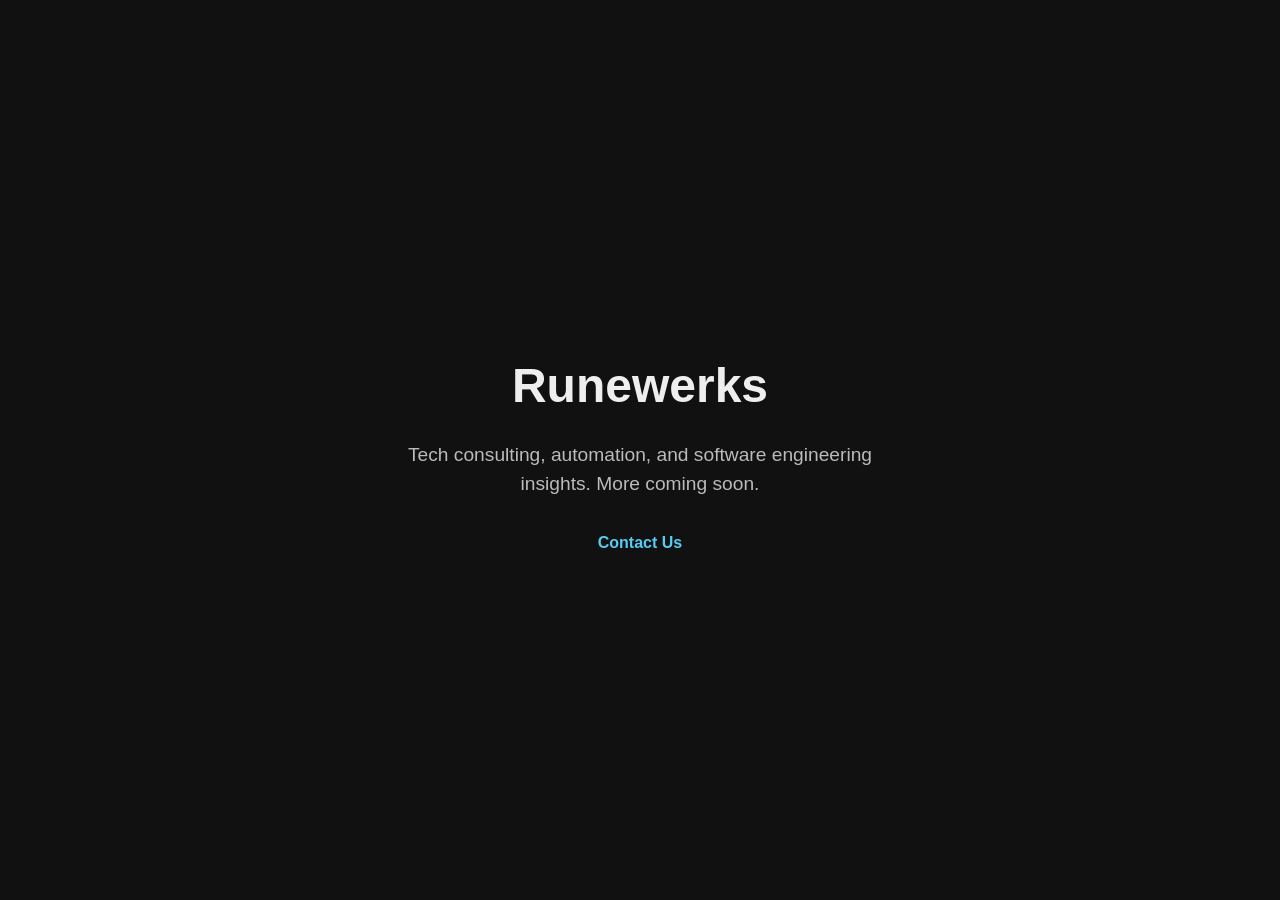
==== index.html @ d5a560cb "Create index.html initial static page to intro Runewerks" ====
<!-- index.html -->
<!DOCTYPE html>
<html lang="en">
<head>
  <meta charset="UTF-8">
  <title>Runewerks</title>
  <meta name="viewport" content="width=device-width, initial-scale=1.0">
  <style>
    body {
      font-family: 'Segoe UI', sans-serif;
      background-color: #111;
      color: #eee;
      margin: 0;
      padding: 0;
      display: flex;
      height: 100vh;
      justify-content: center;
      align-items: center;
      text-align: center;
      flex-direction: column;
    }
    h1 {
      font-size: 3em;
      margin: 0.2em 0;
    }
    p {
      max-width: 500px;
      line-height: 1.5;
      font-size: 1.2em;
      color: #bbb;
    }
    a {
      color: #56ccf2;
      text-decoration: none;
      margin-top: 1em;
      font-weight: bold;
    }
  </style>
</head>
<body>
  <h1>Runewerks</h1>
  <p>Tech consulting, automation, and software engineering insights. More coming soon.</p>
  <a href="mailto:jasonheger@comcast.net">Contact Us</a>
</body>
</html>
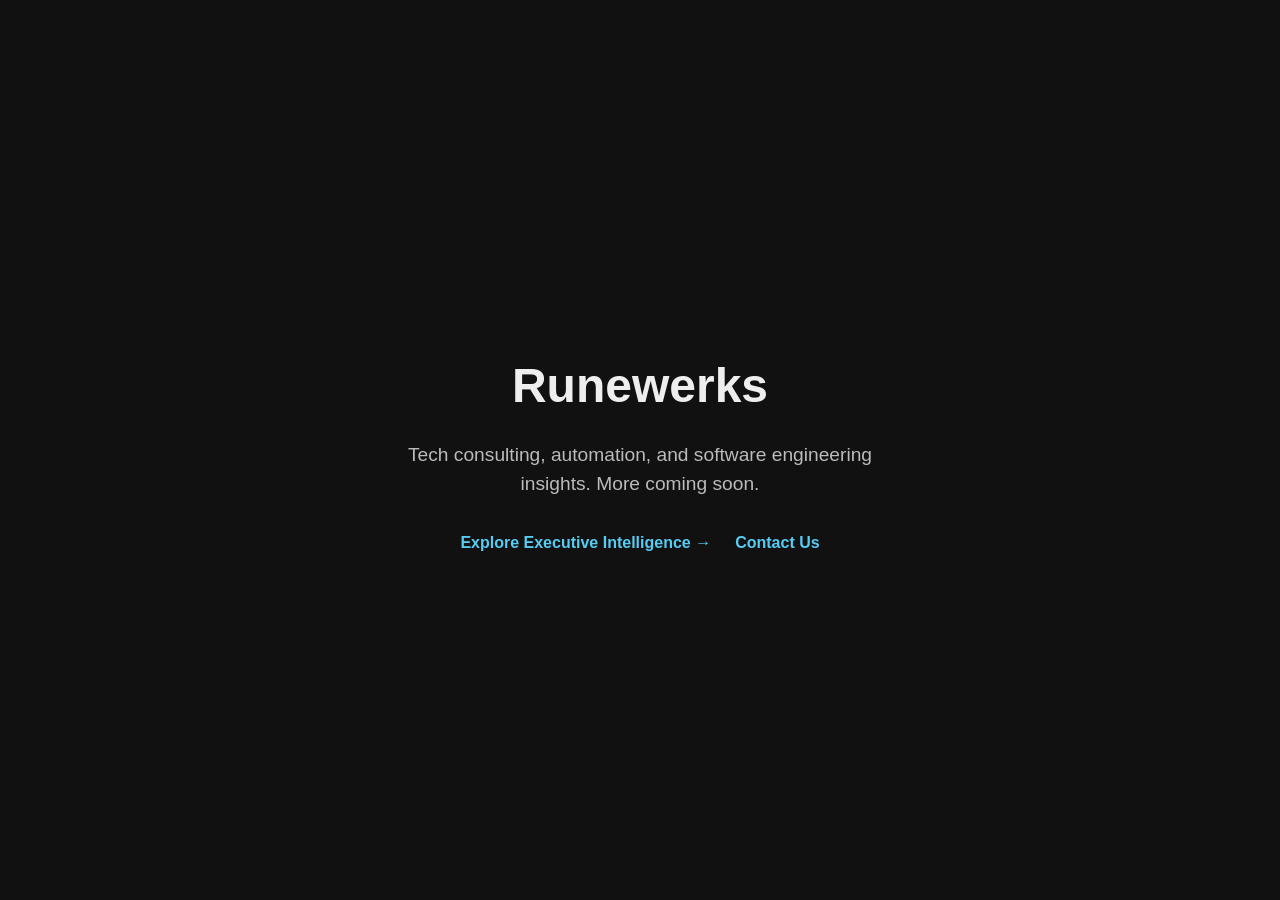
==== commit 753b948f: "Add Executive Intelligence teaser page" ====
--- a/index.html
+++ b/index.html
@@ -35,11 +35,20 @@
       margin-top: 1em;
       font-weight: bold;
     }
+    .links {
+      display: flex;
+      flex-wrap: wrap;
+      justify-content: center;
+      gap: 1.5em;
+    }
   </style>
 </head>
 <body>
   <h1>Runewerks</h1>
   <p>Tech consulting, automation, and software engineering insights. More coming soon.</p>
-  <a href="mailto:jasonheger@comcast.net">Contact Us</a>
+  <div class="links">
+    <a href="executive-intelligence.html">Explore Executive Intelligence →</a>
+    <a href="contact.html">Contact Us</a>
+  </div>
 </body>
 </html>
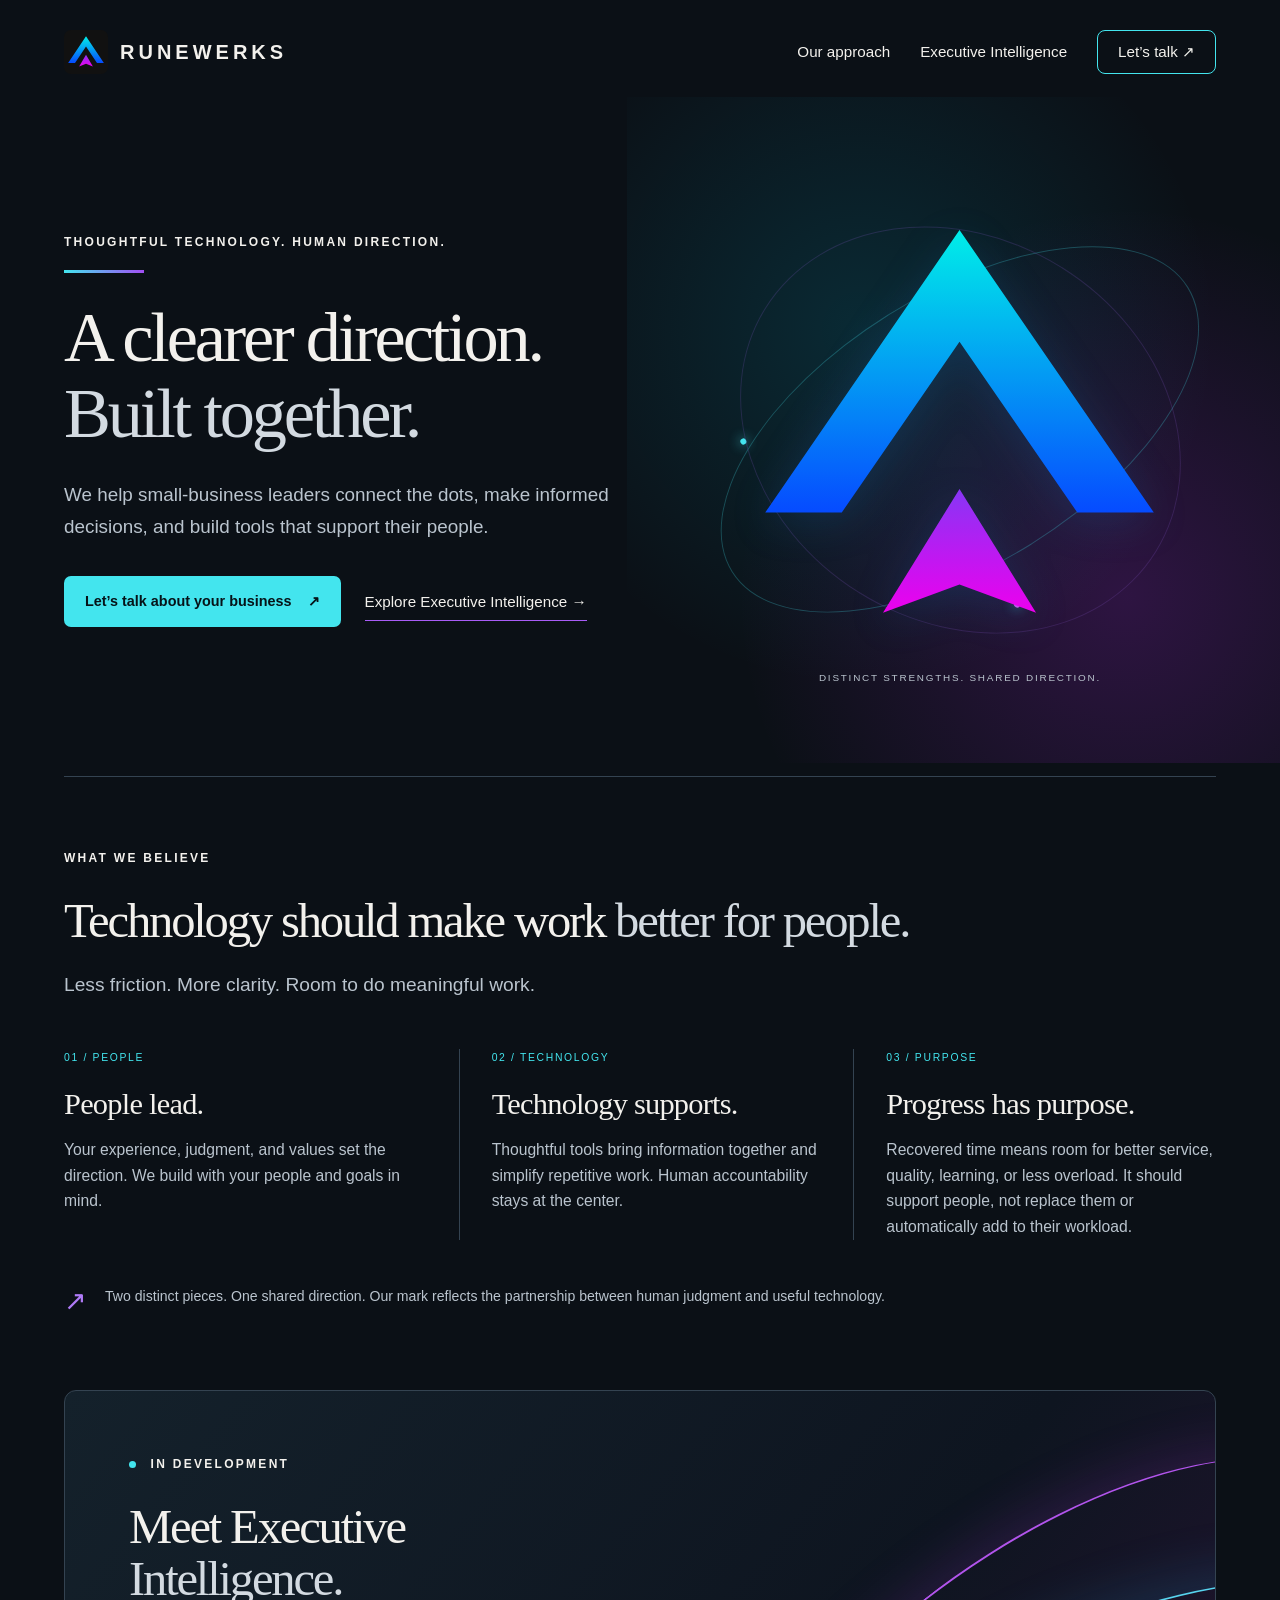
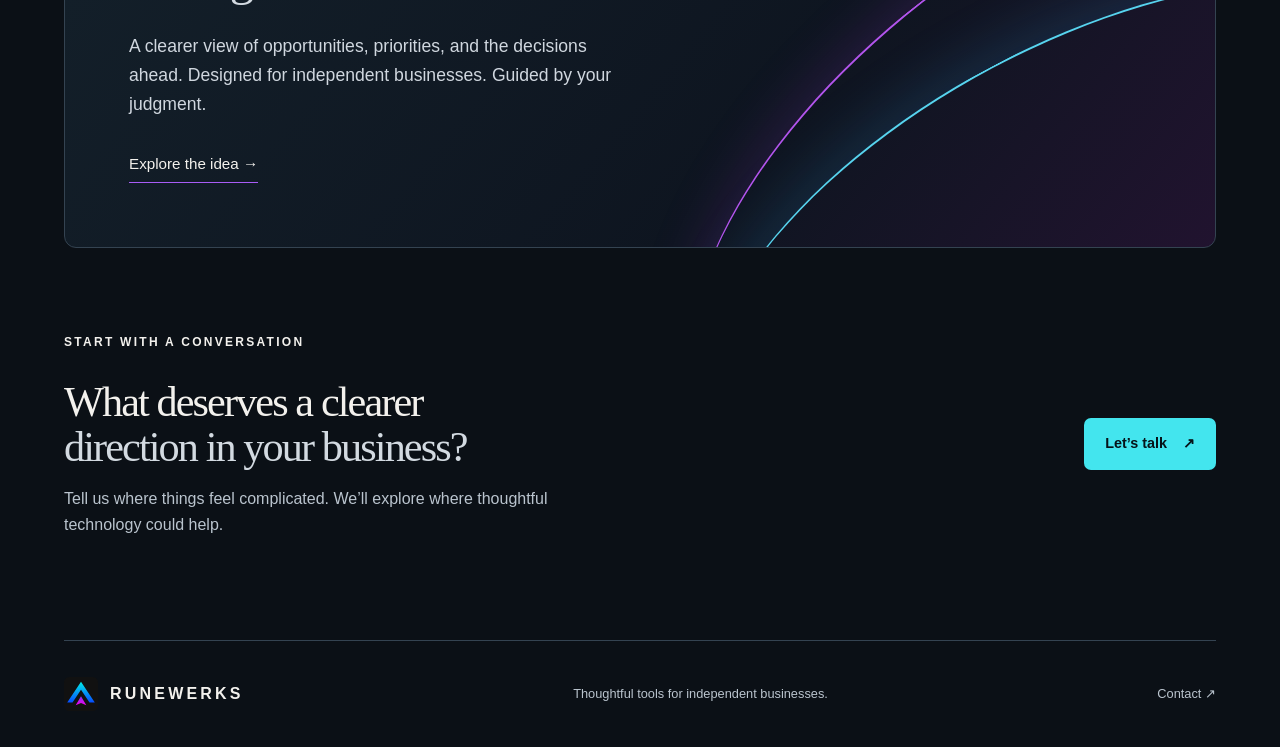
==== commit 75ab79ea: "Replace placeholder with people-first Runewerks landing page" ====
--- a/index.html
+++ b/index.html
@@ -1,54 +1,57 @@
-<!-- index.html -->
 <!DOCTYPE html>
 <html lang="en">
 <head>
   <meta charset="UTF-8">
-  <title>Runewerks</title>
-  <meta name="viewport" content="width=device-width, initial-scale=1.0">
-  <style>
-    body {
-      font-family: 'Segoe UI', sans-serif;
-      background-color: #111;
-      color: #eee;
-      margin: 0;
-      padding: 0;
-      display: flex;
-      height: 100vh;
-      justify-content: center;
-      align-items: center;
-      text-align: center;
-      flex-direction: column;
-    }
-    h1 {
-      font-size: 3em;
-      margin: 0.2em 0;
-    }
-    p {
-      max-width: 500px;
-      line-height: 1.5;
-      font-size: 1.2em;
-      color: #bbb;
-    }
-    a {
-      color: #56ccf2;
-      text-decoration: none;
-      margin-top: 1em;
-      font-weight: bold;
-    }
-    .links {
-      display: flex;
-      flex-wrap: wrap;
-      justify-content: center;
-      gap: 1.5em;
-    }
-  </style>
+  <meta name="viewport" content="width=device-width, initial-scale=1">
+  <title>Runewerks | A clearer direction. Built together.</title>
+  <meta name="description" content="Thoughtful technology for independent businesses. Runewerks brings human judgment, software engineering, and useful automation together.">
+  <meta name="theme-color" content="#0b1016">
+  <link rel="icon" type="image/svg+xml" sizes="any" href="/favicon.svg">
+  <link rel="stylesheet" href="css/home.css">
 </head>
 <body>
-  <h1>Runewerks</h1>
-  <p>Tech consulting, automation, and software engineering insights. More coming soon.</p>
-  <div class="links">
-    <a href="executive-intelligence.html">Explore Executive Intelligence →</a>
-    <a href="contact.html">Contact Us</a>
+  <a class="skip-link" href="#main">Skip to content</a>
+  <div class="shell">
+    <header class="header">
+      <a class="wordmark" href="index.html" aria-label="Runewerks home"><img src="favicon.svg" width="44" height="44" alt="">Runewerks</a>
+      <nav aria-label="Main navigation"><a href="#approach">Our approach</a><a href="executive-intelligence.html">Executive Intelligence</a><a class="nav-contact" href="contact.html">Let’s talk <span aria-hidden="true">↗</span></a></nav>
+    </header>
+    <main id="main">
+      <section class="hero" aria-labelledby="hero-title">
+        <div class="hero-copy">
+          <p class="eyebrow">Thoughtful technology. Human direction.</p>
+          <h1 id="hero-title">A clearer direction.<br><em>Built together.</em></h1>
+          <p class="intro">We help small-business leaders connect the dots, make informed decisions, and build tools that support their people.</p>
+          <div class="actions"><a class="button" href="contact.html">Let’s talk about your business <span aria-hidden="true">↗</span></a><a class="text-link" href="executive-intelligence.html">Explore Executive Intelligence <span aria-hidden="true">→</span></a></div>
+        </div>
+        <div class="hero-art" aria-hidden="true">
+          <div class="aura"></div><div class="orbit orbit-one"></div><div class="orbit orbit-two"></div>
+          <svg class="northward" viewBox="0 0 400 430" xmlns="http://www.w3.org/2000/svg">
+            <defs><linearGradient id="direction" x1="200" y1="45" x2="200" y2="285" gradientUnits="userSpaceOnUse"><stop stop-color="#00eee8"/><stop offset="1" stop-color="#064bff"/></linearGradient><linearGradient id="human" x1="200" y1="265" x2="200" y2="370" gradientUnits="userSpaceOnUse"><stop stop-color="#8736f5"/><stop offset="1" stop-color="#ed00ee"/></linearGradient></defs>
+            <path d="M200 45 365 285H300L200 140 100 285H35Z" fill="url(#direction)"/>
+            <path d="M200 265 265 370 200 346 135 370Z" fill="url(#human)"/>
+          </svg>
+          <span class="art-label">Distinct strengths. Shared direction.</span>
+        </div>
+      </section>
+      <section class="approach" id="approach" aria-labelledby="approach-title">
+        <p class="eyebrow">What we believe</p>
+        <h2 id="approach-title">Technology should make work <em>better for people.</em></h2>
+        <p class="section-intro">Less friction. More clarity. Room to do meaningful work.</p>
+        <div class="principles">
+          <article><span class="number">01 / PEOPLE</span><h3>People lead.</h3><p>Your experience, judgment, and values set the direction. We build with your people and goals in mind.</p></article>
+          <article><span class="number">02 / TECHNOLOGY</span><h3>Technology supports.</h3><p>Thoughtful tools bring information together and simplify repetitive work. Human accountability stays at the center.</p></article>
+          <article><span class="number">03 / PURPOSE</span><h3>Progress has purpose.</h3><p>Recovered time means room for better service, quality, learning, or less overload. It should support people, not replace them or automatically add to their workload.</p></article>
+        </div>
+        <p class="brand-note"><span class="note-mark" aria-hidden="true">↗</span> Two distinct pieces. One shared direction. Our mark reflects the partnership between human judgment and useful technology.</p>
+      </section>
+      <section class="product" aria-labelledby="product-title">
+        <div class="product-copy"><p class="eyebrow"><span class="status-dot" aria-hidden="true"></span> In development</p><h2 id="product-title">Meet Executive<br><em>Intelligence.</em></h2><p>A clearer view of opportunities, priorities, and the decisions ahead. Designed for independent businesses. Guided by your judgment.</p><a class="text-link" href="executive-intelligence.html">Explore the idea <span aria-hidden="true">→</span></a></div>
+        <div class="ribbon ribbon-one" aria-hidden="true"></div><div class="ribbon ribbon-two" aria-hidden="true"></div>
+      </section>
+      <section class="closing" aria-labelledby="closing-title"><div><p class="eyebrow">Start with a conversation</p><h2 id="closing-title">What deserves a clearer<br><em>direction in your business?</em></h2><p>Tell us where things feel complicated. We’ll explore where thoughtful technology could help.</p></div><a class="button" href="contact.html">Let’s talk <span aria-hidden="true">↗</span></a></section>
+    </main>
+    <footer><a class="wordmark" href="index.html"><img src="favicon.svg" width="34" height="34" alt="">Runewerks</a><p>Thoughtful tools for independent businesses.</p><a href="contact.html">Contact <span aria-hidden="true">↗</span></a></footer>
   </div>
 </body>
 </html>
--- a/css/home.css
+++ b/css/home.css
@@ -0,0 +1,6 @@
+:root{color-scheme:dark;--bg:#0b1016;--ink:#f3f1ed;--muted:#bac4ce;--cyan:#43e5ee;--line:#344351}
+*{box-sizing:border-box}html{scroll-behavior:smooth;scroll-padding-top:2rem}body{margin:0;background:var(--bg);color:var(--ink);font-family:"Segoe UI",Arial,sans-serif;line-height:1.65}a{color:inherit;text-decoration:none}a:focus-visible{outline:3px solid var(--cyan);outline-offset:7px}a:hover{color:var(--cyan)}.shell{max-width:1440px;margin:auto;padding:0 5%}.skip-link{position:absolute;top:-100px;left:1rem;padding:.7rem 1rem;background:var(--ink);color:var(--bg);z-index:10}.skip-link:focus{top:1rem}.header{display:flex;justify-content:space-between;align-items:center;gap:2rem;padding:30px 0}.wordmark{display:inline-flex;align-items:center;gap:12px;font-size:1.25rem;font-weight:650;letter-spacing:.2em;text-transform:uppercase}.wordmark img{flex-shrink:0}nav{display:flex;align-items:center;gap:30px;font-size:.95rem}.nav-contact{border:1px solid var(--cyan);border-radius:8px;padding:8px 20px}.hero{display:grid;grid-template-columns:1.25fr 1fr;align-items:center;min-height:640px;padding:70px 0 90px;position:relative}.hero-copy{position:relative;z-index:2}.eyebrow{text-transform:uppercase;letter-spacing:.19em;font-size:.75rem;font-weight:650;margin:0 0 26px}.hero .eyebrow:after{content:"";display:block;width:80px;height:3px;margin-top:18px;background:linear-gradient(90deg,var(--cyan),#a24ef3)}h1,h2,h3{font-family:Georgia,"Times New Roman",serif;font-weight:400;line-height:1.08;letter-spacing:-.045em;margin:0}h1{font-size:clamp(3.5rem,5.5vw,5.6rem);position:relative;margin-right:-90px}em{font-style:normal;color:#d3dae1}h2{font-size:clamp(2.3rem,3.8vw,3.8rem)}h3{font-size:1.9rem;letter-spacing:-.025em}.intro{max-width:580px;font-size:1.18rem;color:var(--muted);margin:28px 0 34px}.actions{display:flex;align-items:center;gap:24px;flex-wrap:wrap}.button{display:inline-flex;align-items:center;justify-content:center;gap:16px;background:var(--cyan);color:#061318;padding:14px 21px;border-radius:7px;font-size:.9rem;font-weight:700;transition:background .2s,transform .2s}.button:hover{color:#061318;background:#9df8fc;transform:translateY(-2px)}.text-link{display:inline-block;border-bottom:1px solid #a85cf6;padding:6px 0;font-size:.95rem}.hero-art{position:relative;isolation:isolate;aspect-ratio:1;min-width:0;display:flex;align-items:center;justify-content:center}.northward{width:92%;z-index:1;filter:drop-shadow(0 8px 20px #1674c130)}.aura{position:absolute;inset:-15%;z-index:-1;background:radial-gradient(ellipse at 35% 35%,#00bbdd27,transparent 58%),radial-gradient(ellipse at 75% 75%,#b324e935,transparent 55%)}.orbit{position:absolute;width:105%;height:53%;border:1px solid #42d9e445;border-radius:50%;transform:rotate(-32deg)}.orbit:after{content:"";position:absolute;top:10%;left:14%;width:6px;height:6px;background:var(--cyan);border-radius:50%;box-shadow:0 0 12px var(--cyan)}.orbit-two{width:90%;height:75%;transform:rotate(32deg);border-color:#9360dc30}.orbit-two:after{background:#cb58ed;top:80%;left:80%}.art-label{position:absolute;bottom:0;text-transform:uppercase;letter-spacing:.18em;font-size:.62rem;color:var(--muted)}.approach{border-top:1px solid var(--line);padding:72px 0}.approach h2{max-width:900px}.section-intro{font-size:1.2rem;color:var(--muted);margin:22px 0 48px}.principles{display:grid;grid-template-columns:repeat(3,1fr);gap:32px}.principles article+article{border-left:1px solid var(--line);padding-left:32px}.number{display:block;font-size:.65rem;letter-spacing:.16em;color:var(--cyan);margin-bottom:22px}.principles p{color:var(--muted);font-size:.98rem;margin-bottom:0}.brand-note{display:flex;gap:18px;max-width:850px;margin:45px 0 0;color:var(--muted);font-size:.88rem}.note-mark{font-size:1.7rem;color:#b07bf7;line-height:1.2}.product{position:relative;isolation:isolate;overflow:hidden;border:1px solid var(--line);border-radius:12px;background:linear-gradient(130deg,#14212b,#0e1520 65%,#21132f);padding:64px;min-height:430px}.product-copy{position:relative;z-index:2;max-width:620px}.product p:not(.eyebrow){max-width:490px;font-size:1.1rem;color:#d0d7df;margin:26px 0}.status-dot{display:inline-block;width:7px;height:7px;border-radius:50%;background:var(--cyan);margin-right:9px}.ribbon{position:absolute;z-index:-1;width:850px;height:420px;right:-300px;bottom:-215px;border-radius:50%;border-top:2px solid #57d4ef;transform:rotate(-28deg);box-shadow:0 -20px 50px #20a5dd24}.ribbon-two{right:-260px;bottom:-130px;border-color:#b254ec;transform:rotate(-38deg);box-shadow:0 -15px 50px #a438de25}.closing{padding:85px 0;display:flex;align-items:center;justify-content:space-between;gap:32px}.closing h2{font-size:clamp(2.1rem,3.3vw,3.1rem)}.closing p:not(.eyebrow){color:var(--muted);max-width:550px}.closing .button{flex-shrink:0}footer{border-top:1px solid var(--line);padding:30px 0;display:flex;align-items:center;justify-content:space-between;gap:24px}footer .wordmark{font-size:1rem}footer p,footer>a:last-child{font-size:.8rem;color:var(--muted)}
+@media(min-width:1450px){h1{font-size:5.6rem}}
+@media(max-width:1000px){nav{gap:18px;font-size:.85rem}.hero{min-height:560px;padding-top:50px}h1{font-size:4rem}.intro{font-size:1.05rem}.product{padding:45px}.principles{gap:22px}.principles article+article{padding-left:22px}footer{flex-wrap:wrap}}
+@media(max-width:700px){.shell{padding:0 6%}.header{align-items:flex-start;flex-direction:column;gap:20px;padding:22px 0}nav{width:100%;gap:16px;flex-wrap:wrap;font-size:.8rem}.nav-contact{padding:6px 12px}.wordmark{font-size:1.1rem}.hero{grid-template-columns:1fr;padding:44px 0 35px;min-height:0;gap:24px}h1{font-size:clamp(2.9rem,10vw,4.2rem);margin-right:0}.eyebrow{font-size:.65rem;letter-spacing:.13em}.intro{font-size:1.05rem;max-width:none}.actions{gap:18px}.button{padding:13px 17px}.hero-art{width:80%;max-width:350px;justify-self:center}.art-label{font-size:.54rem;letter-spacing:.11em}.approach{padding:48px 0}.section-intro{font-size:1.05rem;margin-bottom:32px}.principles{grid-template-columns:1fr;gap:27px}.principles article+article{border-left:0;border-top:1px solid var(--line);padding:25px 0 0}.number{margin-bottom:12px}.brand-note{margin-top:32px}.product{padding:32px 25px;min-height:430px}.product p:not(.eyebrow){font-size:1rem}.ribbon{opacity:.55;right:-550px}.ribbon-two{right:-520px}.closing{padding:50px 0;align-items:flex-start;flex-direction:column;gap:12px}footer{align-items:flex-start;gap:12px;padding:25px 0}footer p{flex-basis:100%;margin:0}h2{font-size:2.3rem}}
+@media(prefers-reduced-motion:reduce){html{scroll-behavior:auto}*,*:before,*:after{transition:none!important}}
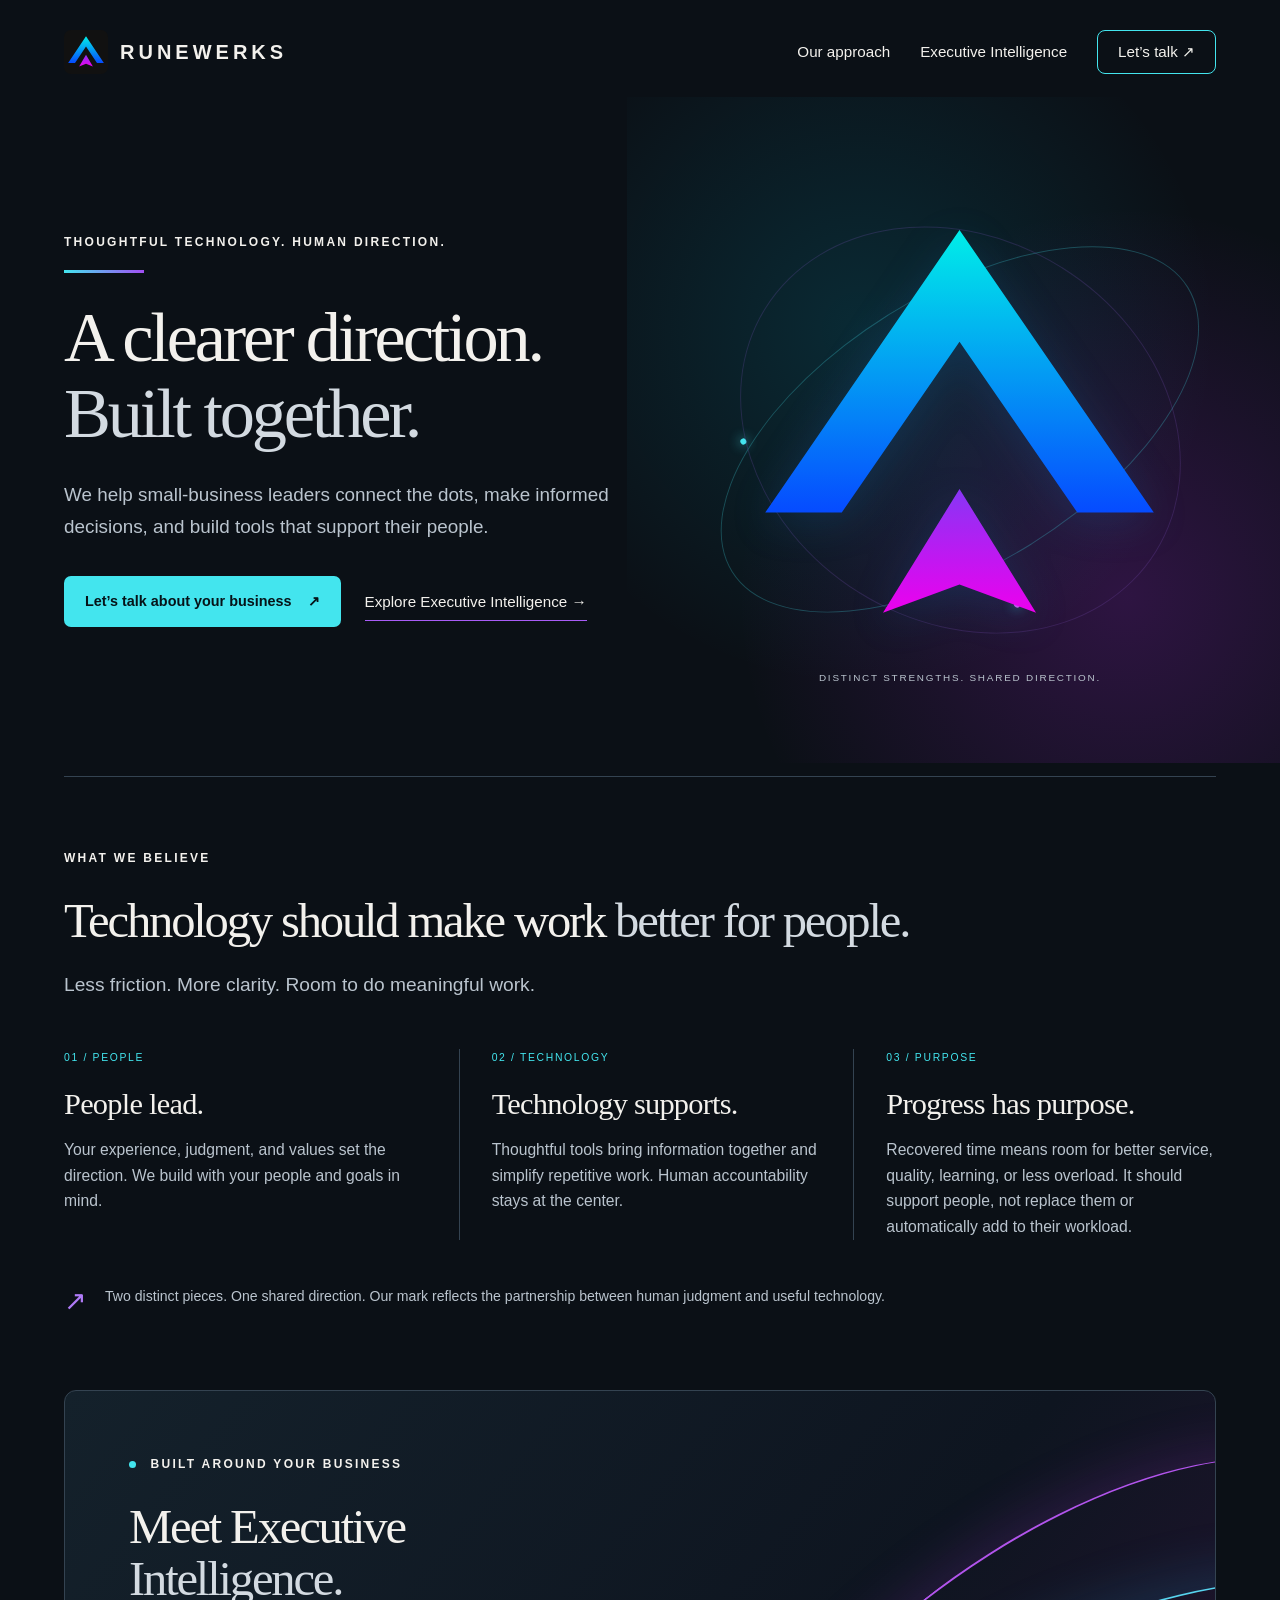
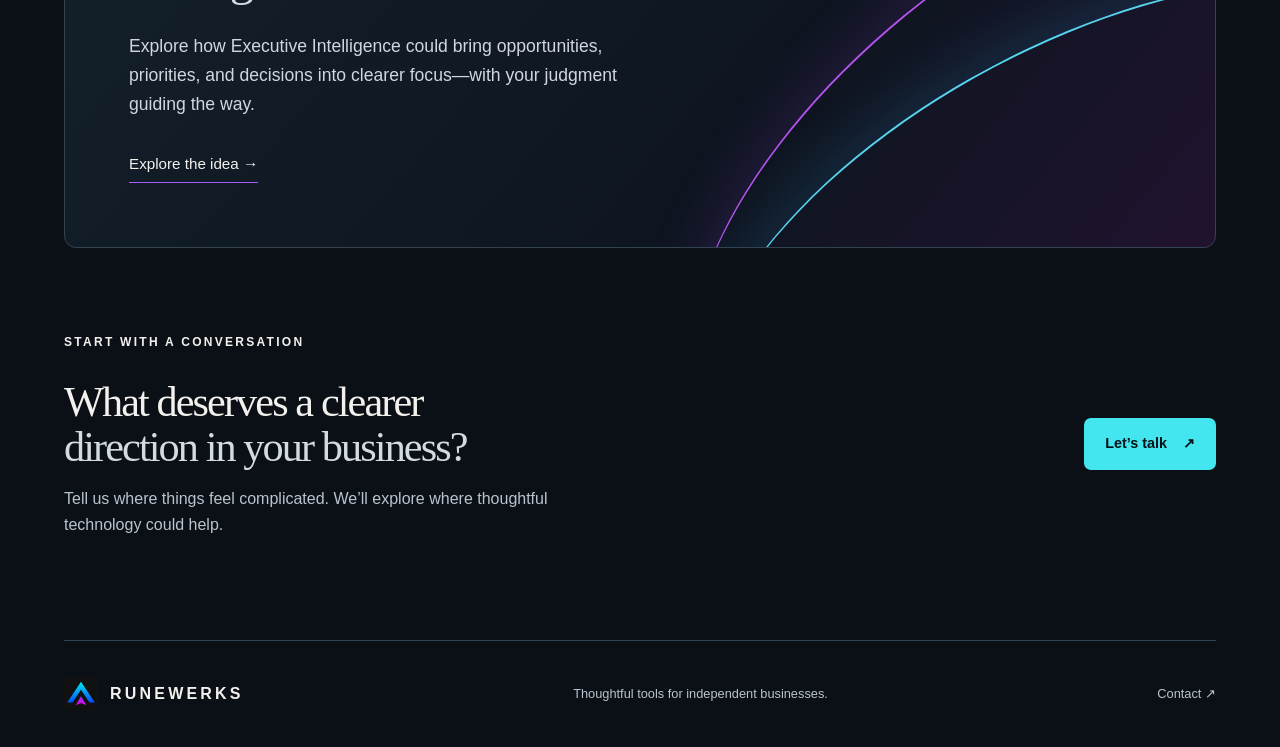
==== commit 2d37493d: "Lead Executive Intelligence introduction with business value" ====
--- a/index.html
+++ b/index.html
@@ -46,7 +46,7 @@
         <p class="brand-note"><span class="note-mark" aria-hidden="true">↗</span> Two distinct pieces. One shared direction. Our mark reflects the partnership between human judgment and useful technology.</p>
       </section>
       <section class="product" aria-labelledby="product-title">
-        <div class="product-copy"><p class="eyebrow"><span class="status-dot" aria-hidden="true"></span> In development</p><h2 id="product-title">Meet Executive<br><em>Intelligence.</em></h2><p>A clearer view of opportunities, priorities, and the decisions ahead. Designed for independent businesses. Guided by your judgment.</p><a class="text-link" href="executive-intelligence.html">Explore the idea <span aria-hidden="true">→</span></a></div>
+        <div class="product-copy"><p class="eyebrow"><span class="status-dot" aria-hidden="true"></span> Built around your business</p><h2 id="product-title">Meet Executive<br><em>Intelligence.</em></h2><p>Explore how Executive Intelligence could bring opportunities, priorities, and decisions into clearer focus—with your judgment guiding the way.</p><a class="text-link" href="executive-intelligence.html">Explore the idea <span aria-hidden="true">→</span></a></div>
         <div class="ribbon ribbon-one" aria-hidden="true"></div><div class="ribbon ribbon-two" aria-hidden="true"></div>
       </section>
       <section class="closing" aria-labelledby="closing-title"><div><p class="eyebrow">Start with a conversation</p><h2 id="closing-title">What deserves a clearer<br><em>direction in your business?</em></h2><p>Tell us where things feel complicated. We’ll explore where thoughtful technology could help.</p></div><a class="button" href="contact.html">Let’s talk <span aria-hidden="true">↗</span></a></section>
